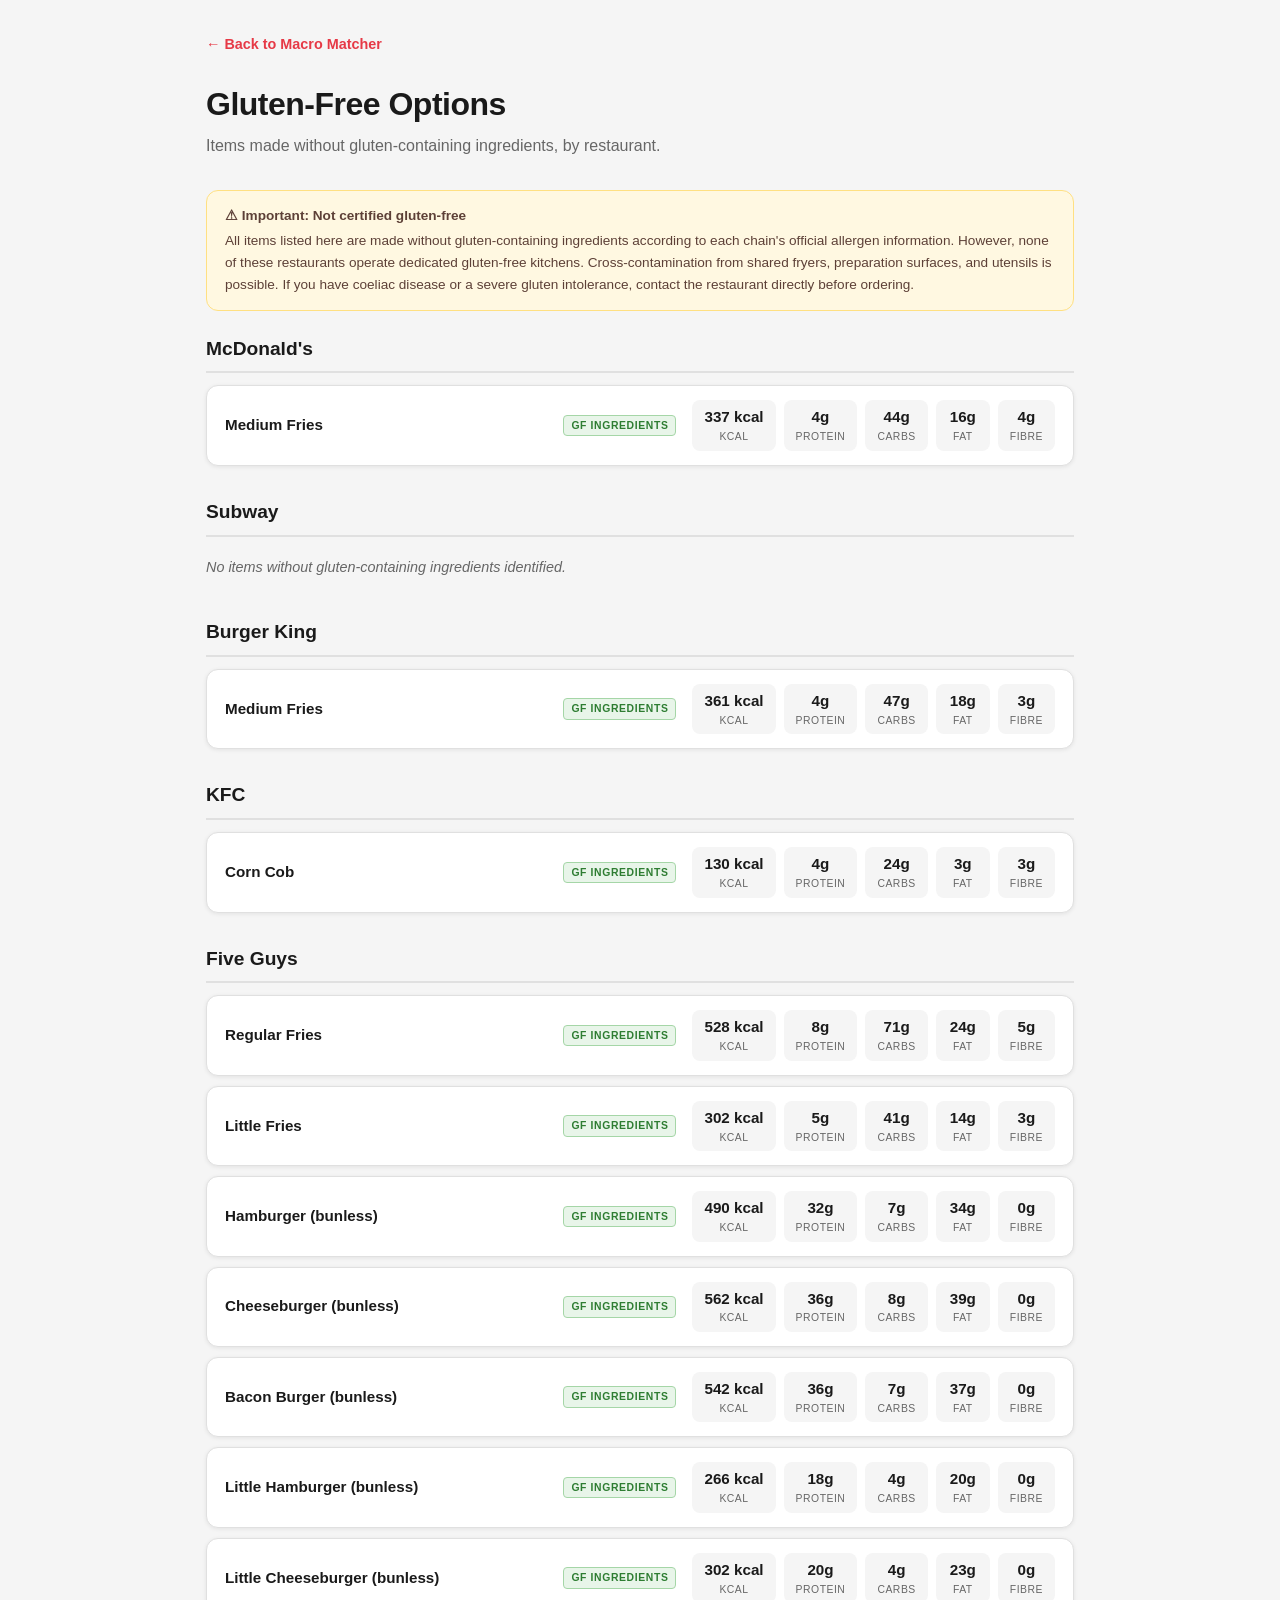
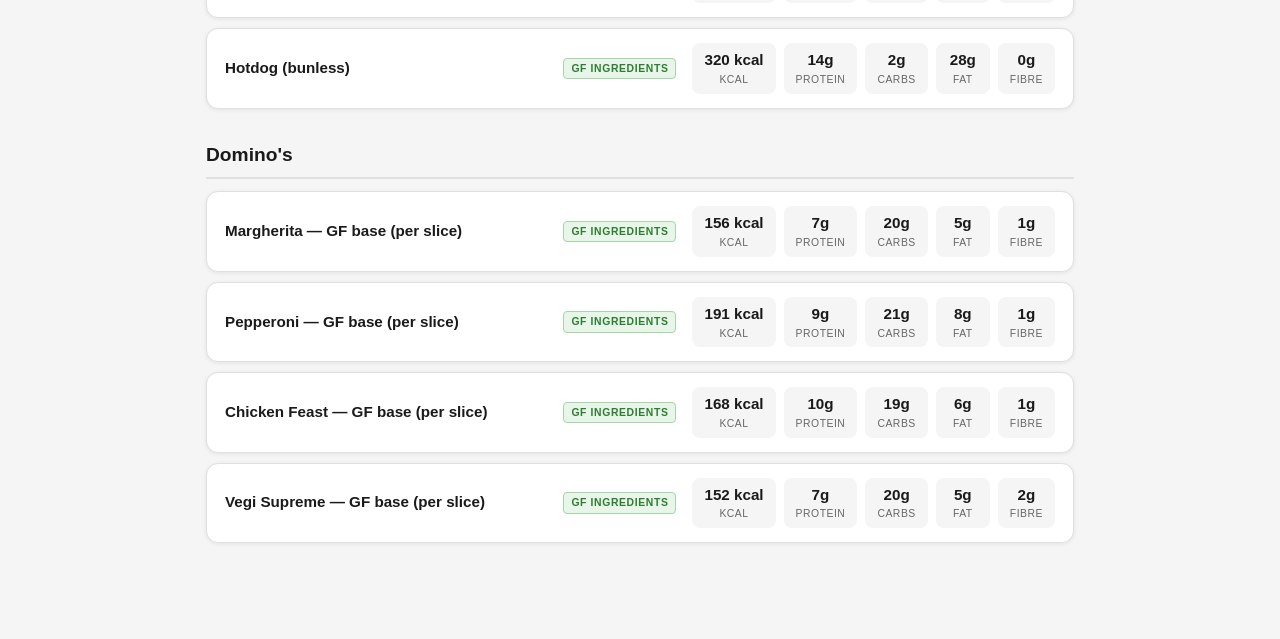
==== gluten-free.html @ ebc7b1a8 "[Feature] Gluten-free page, GF data, nav link, default toggle to Max - Add glutenFree field to all i" ====
<!DOCTYPE html>
<html lang="en">
<head>
    <meta charset="UTF-8">
    <meta name="viewport" content="width=device-width, initial-scale=1.0">
    <title>Gluten-Free Options — Macro Menu Matcher</title>
    <link rel="stylesheet" href="style.css">
    <style>
        .gf-disclaimer {
            background: #fff8e1;
            border: 1px solid #ffe082;
            border-radius: var(--radius);
            padding: 14px 18px;
            font-size: 0.85rem;
            color: #5d4037;
            margin-bottom: 24px;
            line-height: 1.6;
        }

        .gf-disclaimer strong {
            display: block;
            margin-bottom: 4px;
        }

        .gf-chain-section {
            margin-bottom: 32px;
        }

        .gf-chain-heading {
            font-size: 1.2rem;
            font-weight: 700;
            margin-bottom: 12px;
            padding-bottom: 8px;
            border-bottom: 2px solid var(--border);
        }

        .gf-items {
            display: flex;
            flex-direction: column;
            gap: 10px;
        }

        .gf-item {
            background: var(--surface);
            border: 1px solid var(--border);
            border-radius: var(--radius);
            padding: 14px 18px;
            box-shadow: var(--shadow);
            display: flex;
            align-items: center;
            gap: 16px;
            flex-wrap: wrap;
        }

        .gf-item-name {
            font-weight: 600;
            font-size: 0.95rem;
            flex: 1;
            min-width: 160px;
        }

        .gf-badge {
            font-size: 0.65rem;
            font-weight: 700;
            text-transform: uppercase;
            letter-spacing: 0.06em;
            background: #e8f5e9;
            color: #2e7d32;
            border: 1px solid #a5d6a7;
            border-radius: 4px;
            padding: 2px 7px;
            white-space: nowrap;
        }

        .no-gf {
            color: var(--text-secondary);
            font-style: italic;
            padding: 8px 0;
            font-size: 0.9rem;
        }

        .back-link {
            display: inline-flex;
            align-items: center;
            gap: 6px;
            color: var(--accent);
            text-decoration: none;
            font-weight: 600;
            font-size: 0.9rem;
            margin-bottom: 24px;
        }

        .back-link:hover {
            text-decoration: underline;
        }
    </style>
</head>
<body>
    <div class="container">
        <a href="index.html" class="back-link">&#8592; Back to Macro Matcher</a>

        <header>
            <h1>Gluten-Free Options</h1>
            <p class="subtitle">Items made without gluten-containing ingredients, by restaurant.</p>
        </header>

        <main>
            <div class="gf-disclaimer">
                <strong>⚠ Important: Not certified gluten-free</strong>
                All items listed here are made without gluten-containing ingredients according to each chain's official allergen information. However, none of these restaurants operate dedicated gluten-free kitchens. Cross-contamination from shared fryers, preparation surfaces, and utensils is possible. If you have coeliac disease or a severe gluten intolerance, contact the restaurant directly before ordering.
            </div>

            <div id="gf-content">
                <!-- populated by gluten-free.js -->
            </div>
        </main>
    </div>

    <script src="data.js"></script>
    <script src="gluten-free.js"></script>
</body>
</html>
---- style.css ----
*, *::before, *::after {
    box-sizing: border-box;
    margin: 0;
    padding: 0;
}

:root {
    --bg: #f5f5f5;
    --surface: #ffffff;
    --border: #e0e0e0;
    --text: #1a1a1a;
    --text-secondary: #666666;
    --accent: #e63946;
    --accent-hover: #c1121f;
    --radius: 12px;
    --shadow: 0 1px 4px rgba(0,0,0,0.08);
}

body {
    font-family: -apple-system, BlinkMacSystemFont, "Segoe UI", Roboto, sans-serif;
    background: var(--bg);
    color: var(--text);
    line-height: 1.5;
    min-height: 100vh;
}

.container {
    max-width: 900px;
    margin: 0 auto;
    padding: 32px 16px 64px;
}

header {
    margin-bottom: 32px;
}

header h1 {
    font-size: 2rem;
    font-weight: 700;
    letter-spacing: -0.5px;
}

.subtitle {
    color: var(--text-secondary);
    margin-top: 6px;
}

.gf-link {
    display: inline-block;
    margin-top: 8px;
    font-size: 0.875rem;
    font-weight: 600;
    color: var(--accent);
    text-decoration: none;
}

.gf-link:hover {
    text-decoration: underline;
}

/* Restaurant filter */

.section-label {
    font-size: 0.75rem;
    font-weight: 700;
    text-transform: uppercase;
    letter-spacing: 0.08em;
    color: var(--text-secondary);
    margin-bottom: 10px;
}

.restaurant-filter {
    background: var(--surface);
    border: 1px solid var(--border);
    border-radius: var(--radius);
    padding: 16px 20px;
    box-shadow: var(--shadow);
    margin-bottom: 16px;
}

#chain-checkboxes {
    display: flex;
    flex-wrap: wrap;
    gap: 8px;
}

.chain-checkbox-label {
    display: flex;
    align-items: center;
    gap: 7px;
    padding: 6px 14px;
    border: 1px solid var(--border);
    border-radius: 20px;
    cursor: pointer;
    font-size: 0.9rem;
    font-weight: 500;
    color: var(--text);
    background: var(--bg);
    user-select: none;
    transition: border-color 0.15s, background 0.15s;
}

.chain-checkbox-label:hover {
    border-color: var(--accent);
}

.chain-checkbox-label input[type="checkbox"] {
    display: none;
}

.chain-checkbox-label.checked {
    background: #ffeaec;
    border-color: var(--accent);
    color: var(--accent);
}

/* Filter grid */

.filters-grid {
    display: grid;
    grid-template-columns: repeat(auto-fill, minmax(240px, 1fr));
    gap: 16px;
}

.filter-card {
    background: var(--surface);
    border: 1px solid var(--border);
    border-radius: var(--radius);
    padding: 20px;
    box-shadow: var(--shadow);
}

.filter-card.active {
    border-color: var(--accent);
}

.card-header {
    display: flex;
    align-items: center;
    justify-content: space-between;
    margin-bottom: 16px;
    gap: 8px;
}

.filter-card h2 {
    font-size: 1rem;
    font-weight: 600;
    white-space: nowrap;
}

.filter-card h2 .unit {
    font-weight: 400;
    color: var(--text-secondary);
    font-size: 0.875rem;
}

/* Min/Max toggle */

.mode-toggle {
    display: flex;
    background: var(--bg);
    border: 1px solid var(--border);
    border-radius: 6px;
    padding: 2px;
    flex-shrink: 0;
}

.mode-btn {
    padding: 3px 10px;
    border: none;
    border-radius: 4px;
    font-size: 0.75rem;
    font-weight: 600;
    cursor: pointer;
    background: transparent;
    color: var(--text-secondary);
    transition: background 0.15s, color 0.15s;
}

.mode-btn.active {
    background: var(--accent);
    color: #fff;
}

/* Slider */

.slider-row {
    display: flex;
    align-items: center;
}

.slider {
    flex: 1;
    -webkit-appearance: none;
    appearance: none;
    height: 4px;
    border-radius: 2px;
    background: var(--border);
    outline: none;
    cursor: pointer;
}

.slider::-webkit-slider-thumb {
    -webkit-appearance: none;
    appearance: none;
    width: 22px;
    height: 22px;
    border-radius: 50%;
    background: var(--accent);
    cursor: pointer;
    box-shadow: 0 1px 4px rgba(0,0,0,0.2);
    transition: transform 0.1s;
}

.slider::-webkit-slider-thumb:hover {
    transform: scale(1.15);
}

.slider::-moz-range-thumb {
    width: 22px;
    height: 22px;
    border-radius: 50%;
    background: var(--accent);
    cursor: pointer;
    border: none;
    box-shadow: 0 1px 4px rgba(0,0,0,0.2);
}

/* Value row below the slider */
.slider-value-row {
    display: flex;
    align-items: center;
    justify-content: space-between;
    margin-top: 10px;
}

.slider-min-label,
.slider-max-label {
    font-size: 0.7rem;
    color: var(--border);
    min-width: 24px;
}

.slider-max-label {
    text-align: right;
}

.slider-value {
    font-size: 1.1rem;
    font-weight: 700;
    color: var(--text-secondary);
    text-align: center;
    flex: 1;
    transition: color 0.15s;
}

.filter-card.active .slider-value {
    color: var(--accent);
}

/* Fill the slider track up to the thumb */
.slider.fill-left {
    background: linear-gradient(to right, var(--accent) var(--fill), var(--border) var(--fill));
}

/* Actions */

.actions {
    display: flex;
    gap: 12px;
    margin-top: 24px;
}

button {
    padding: 12px 28px;
    border-radius: 8px;
    font-size: 1rem;
    font-weight: 600;
    cursor: pointer;
    border: none;
    transition: background 0.15s;
}

#search-btn {
    background: var(--accent);
    color: white;
}

#search-btn:hover:not(:disabled) {
    background: var(--accent-hover);
}

#search-btn:disabled {
    background: var(--border);
    color: var(--text-secondary);
    cursor: not-allowed;
}

#clear-btn {
    background: var(--surface);
    color: var(--text-secondary);
    border: 1px solid var(--border);
}

#clear-btn:hover {
    background: var(--bg);
}

/* Results */

#results {
    margin-top: 40px;
}

#results-heading {
    font-size: 1.125rem;
    font-weight: 600;
    margin-bottom: 16px;
    color: var(--text-secondary);
}

#results-list {
    display: flex;
    flex-direction: column;
    gap: 20px;
}

.chain-group h3 {
    font-size: 0.8rem;
    font-weight: 700;
    text-transform: uppercase;
    letter-spacing: 0.08em;
    color: var(--text-secondary);
    margin-bottom: 8px;
}

.chain-items {
    display: flex;
    flex-direction: column;
    gap: 8px;
}

.result-item {
    background: var(--surface);
    border: 1px solid var(--border);
    border-radius: var(--radius);
    padding: 16px 20px;
    box-shadow: var(--shadow);
}

.result-item .item-name {
    font-weight: 600;
    font-size: 1rem;
    margin-bottom: 10px;
}

.macros {
    display: flex;
    flex-wrap: wrap;
    gap: 8px;
}

.macro-pill {
    display: flex;
    flex-direction: column;
    align-items: center;
    background: var(--bg);
    border-radius: 8px;
    padding: 6px 12px;
    min-width: 54px;
}

.macro-pill .value {
    font-weight: 700;
    font-size: 0.95rem;
}

.macro-pill .label {
    font-size: 0.65rem;
    color: var(--text-secondary);
    text-transform: uppercase;
    letter-spacing: 0.05em;
}

.macro-pill.highlighted {
    background: #ffeaec;
}

.macro-pill.highlighted .value {
    color: var(--accent);
}

.no-results {
    color: var(--text-secondary);
    padding: 24px 0;
}

@media (max-width: 480px) {
    header h1 { font-size: 1.5rem; }
    .actions { flex-direction: column; }
    button { width: 100%; }
}
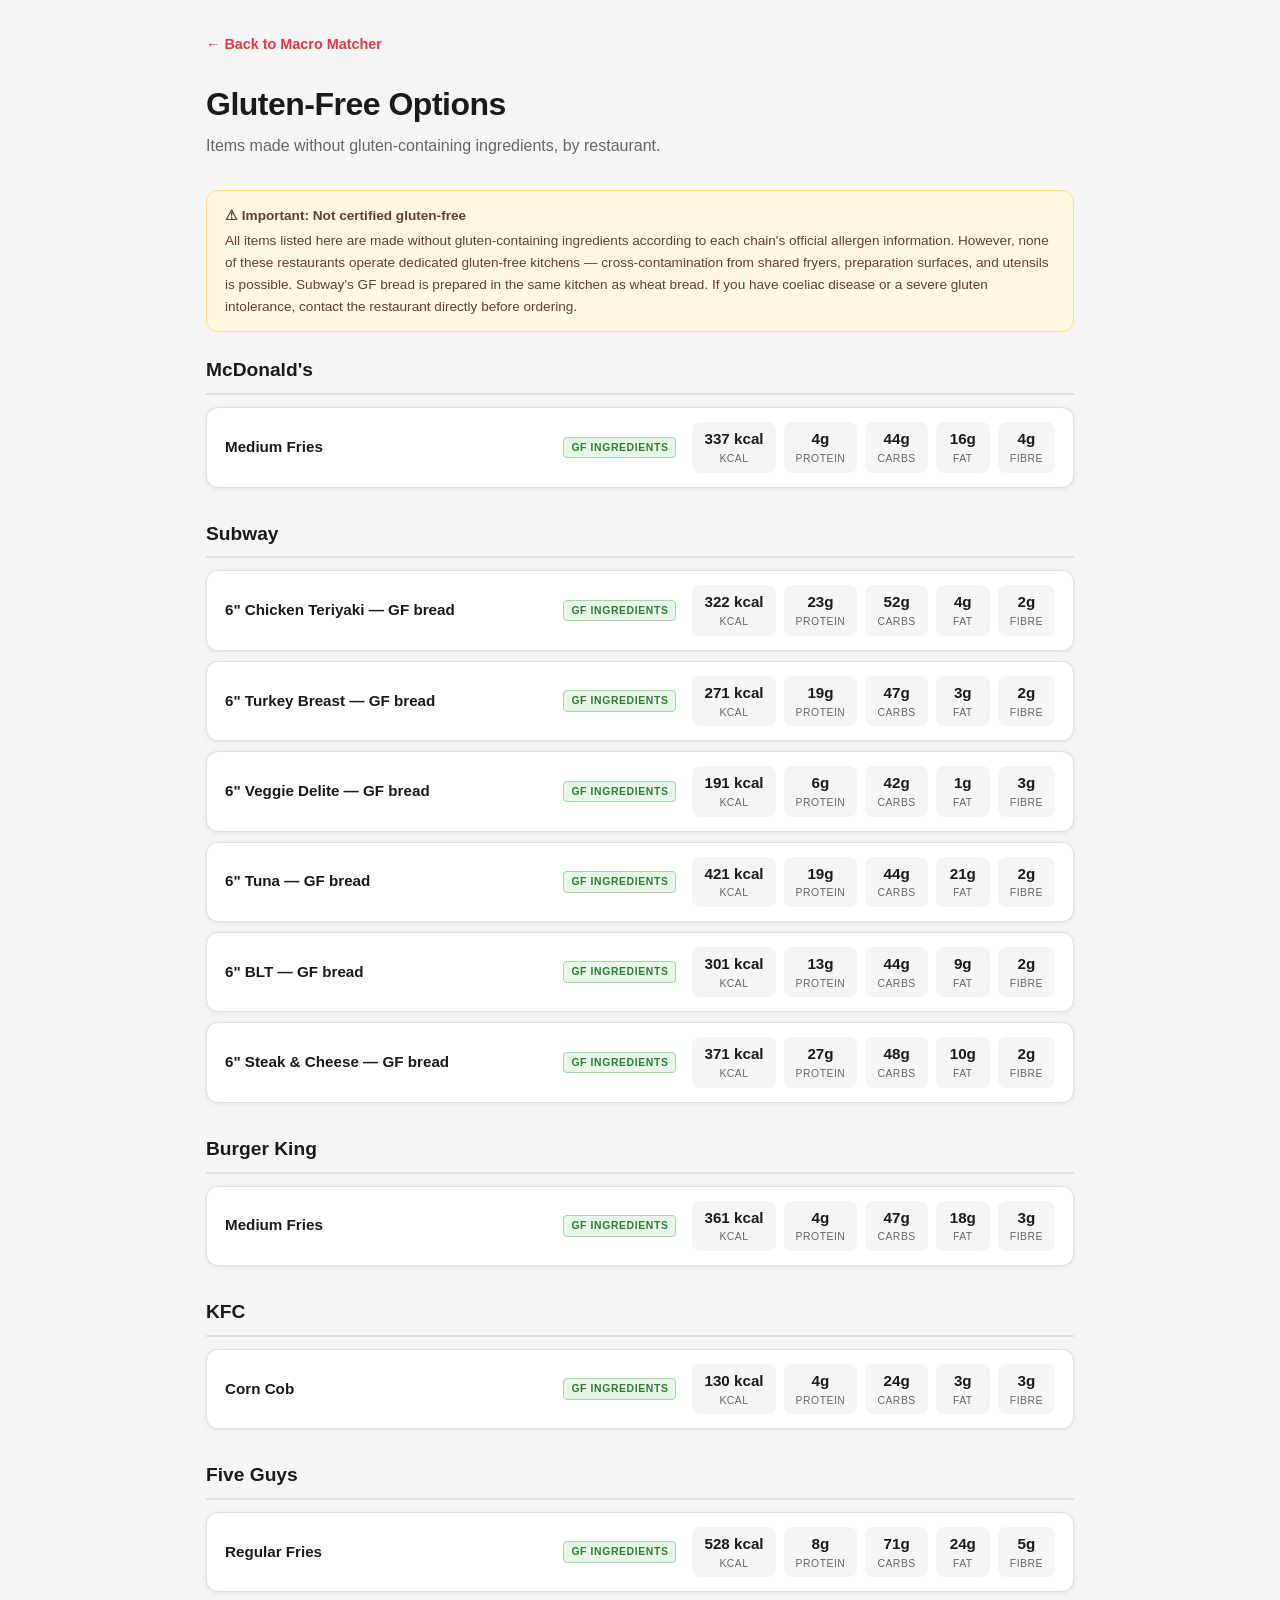
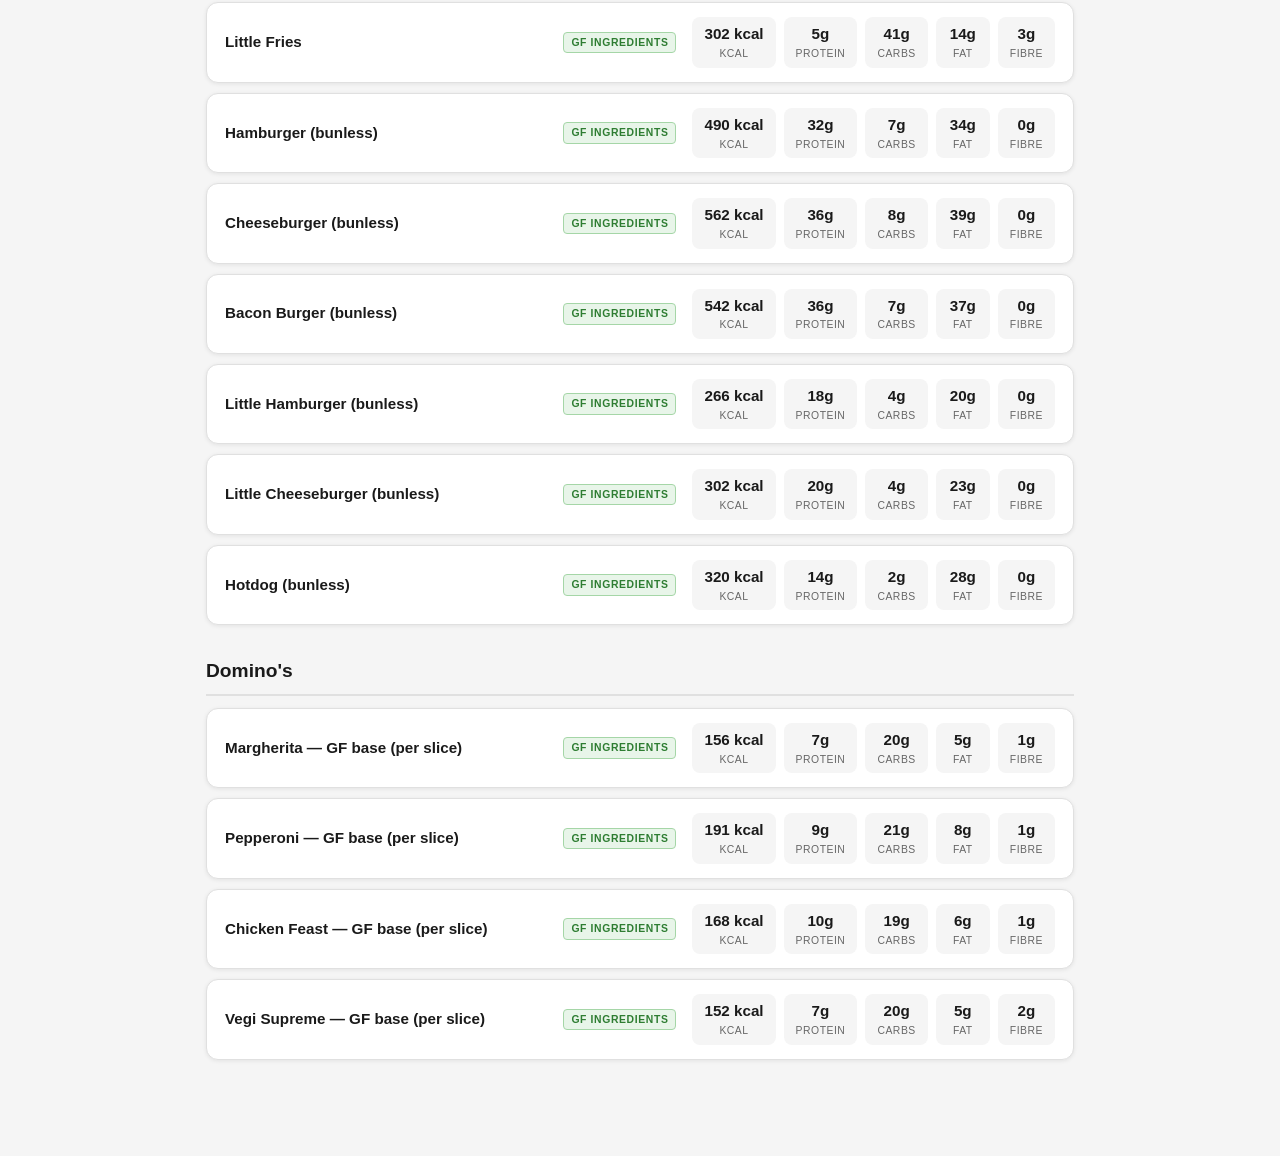
==== commit 347bbc04: "[Data] Add Subway GF bread options, fix incorrect no-GF note Subway Ireland does offer GF bread. Add" ====
--- a/gluten-free.html
+++ b/gluten-free.html
@@ -107,7 +107,7 @@
         <main>
             <div class="gf-disclaimer">
                 <strong>⚠ Important: Not certified gluten-free</strong>
-                All items listed here are made without gluten-containing ingredients according to each chain's official allergen information. However, none of these restaurants operate dedicated gluten-free kitchens. Cross-contamination from shared fryers, preparation surfaces, and utensils is possible. If you have coeliac disease or a severe gluten intolerance, contact the restaurant directly before ordering.
+                All items listed here are made without gluten-containing ingredients according to each chain's official allergen information. However, none of these restaurants operate dedicated gluten-free kitchens — cross-contamination from shared fryers, preparation surfaces, and utensils is possible. Subway's GF bread is prepared in the same kitchen as wheat bread. If you have coeliac disease or a severe gluten intolerance, contact the restaurant directly before ordering.
             </div>
 
             <div id="gf-content">
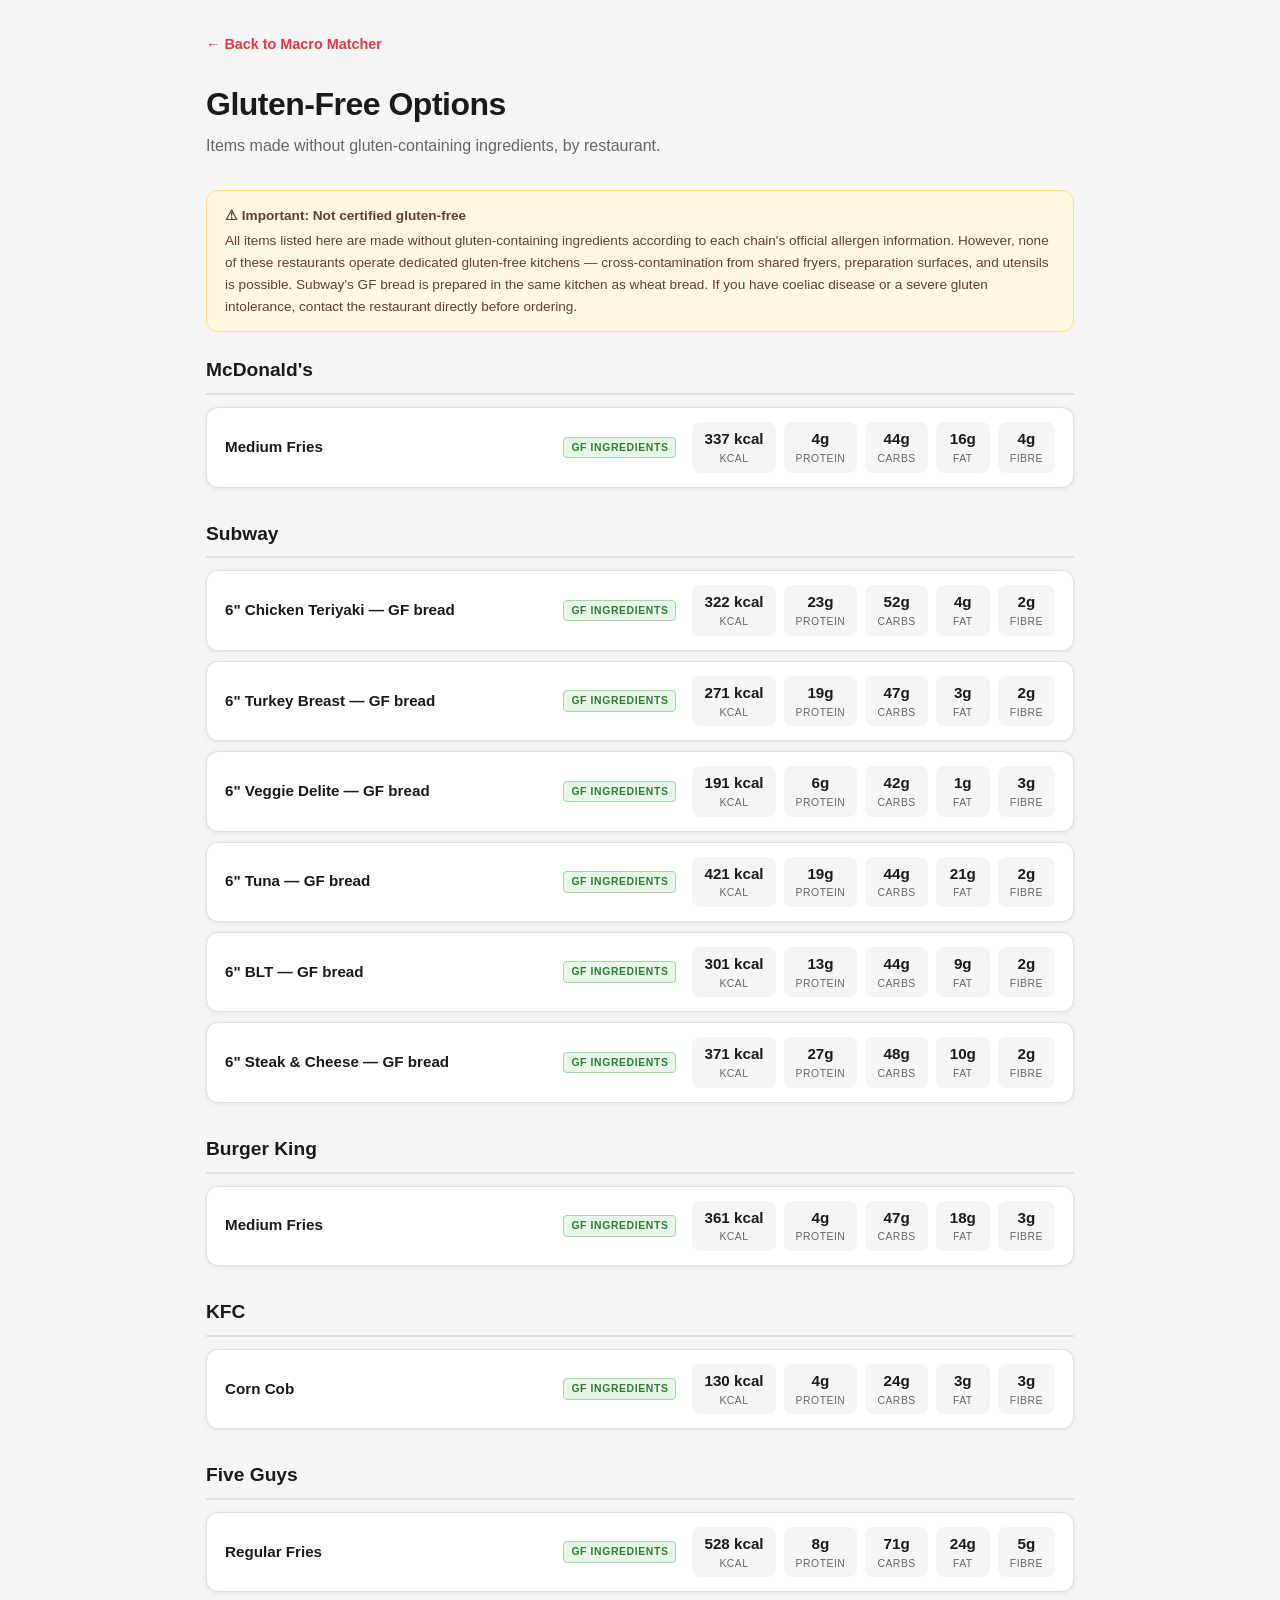
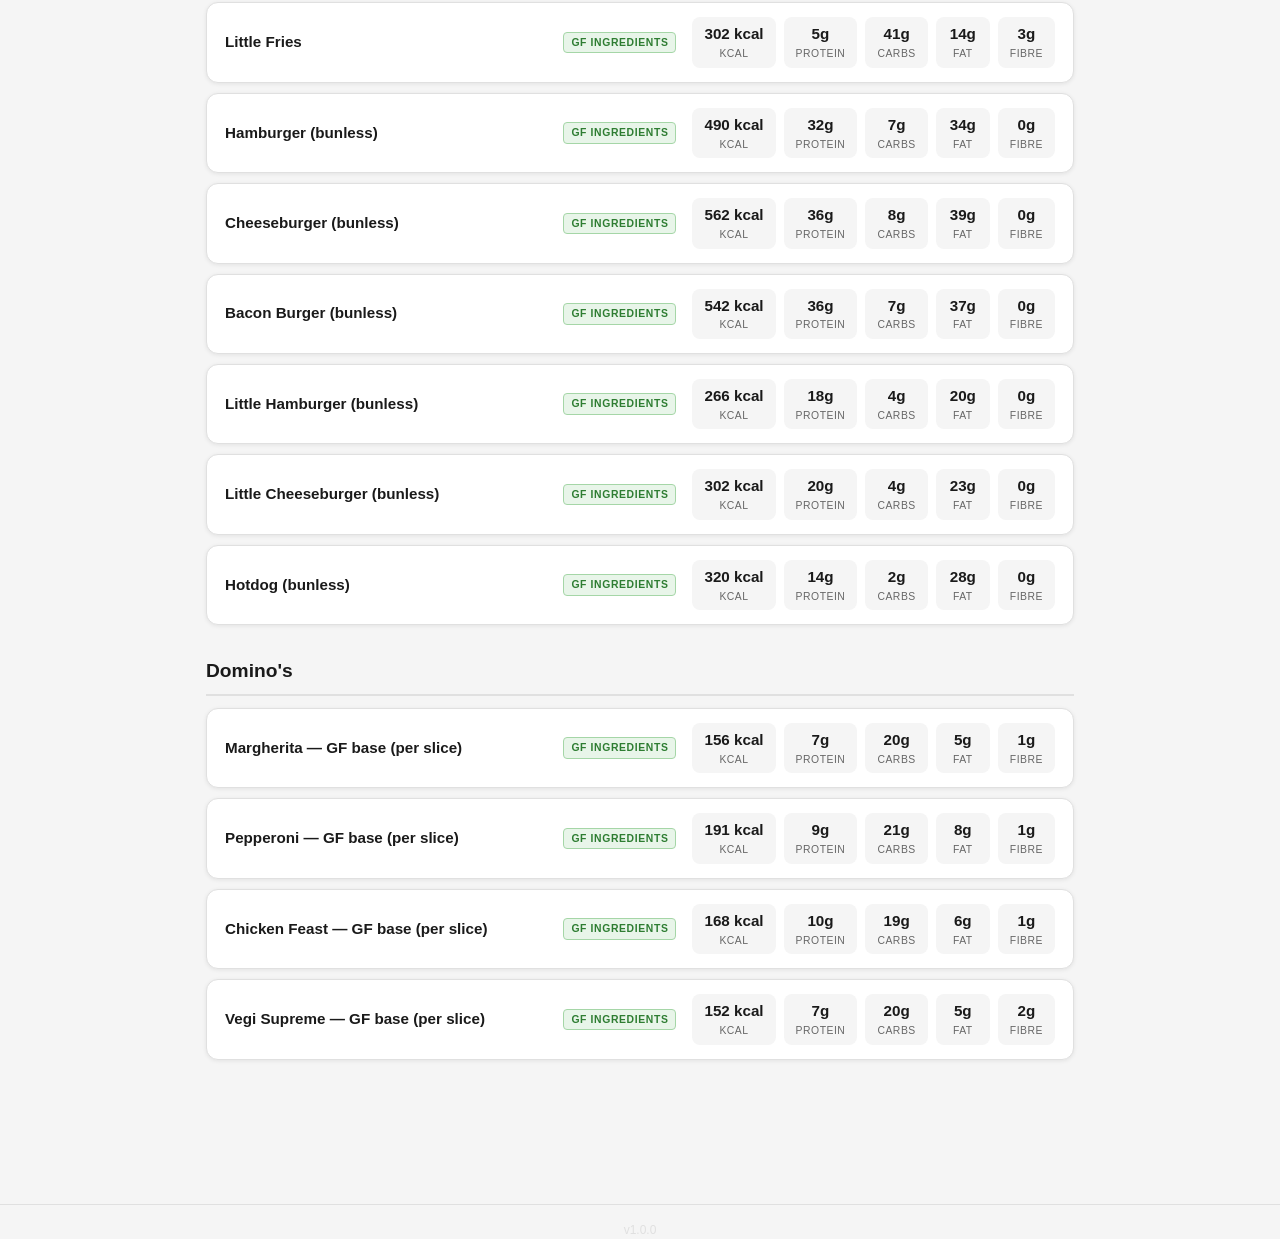
==== commit 7caf5248: "[Feature] Add version footer — v1.0.0 Version displayed at the bottom of all pages from version.js. " ====
--- a/gluten-free.html
+++ b/gluten-free.html
@@ -116,7 +116,13 @@
         </main>
     </div>
 
+    <footer class="site-footer">
+        <span id="version-label"></span>
+    </footer>
+
+    <script src="version.js"></script>
     <script src="data.js"></script>
     <script src="gluten-free.js"></script>
+    <script>document.getElementById('version-label').textContent = 'v' + VERSION;</script>
 </body>
 </html>
--- a/style.css
+++ b/style.css
@@ -395,6 +395,17 @@
     padding: 24px 0;
 }
 
+/* Footer */
+
+.site-footer {
+    margin-top: 48px;
+    padding-top: 16px;
+    border-top: 1px solid var(--border);
+    text-align: center;
+    font-size: 0.75rem;
+    color: var(--border);
+}
+
 @media (max-width: 480px) {
     header h1 { font-size: 1.5rem; }
     .actions { flex-direction: column; }
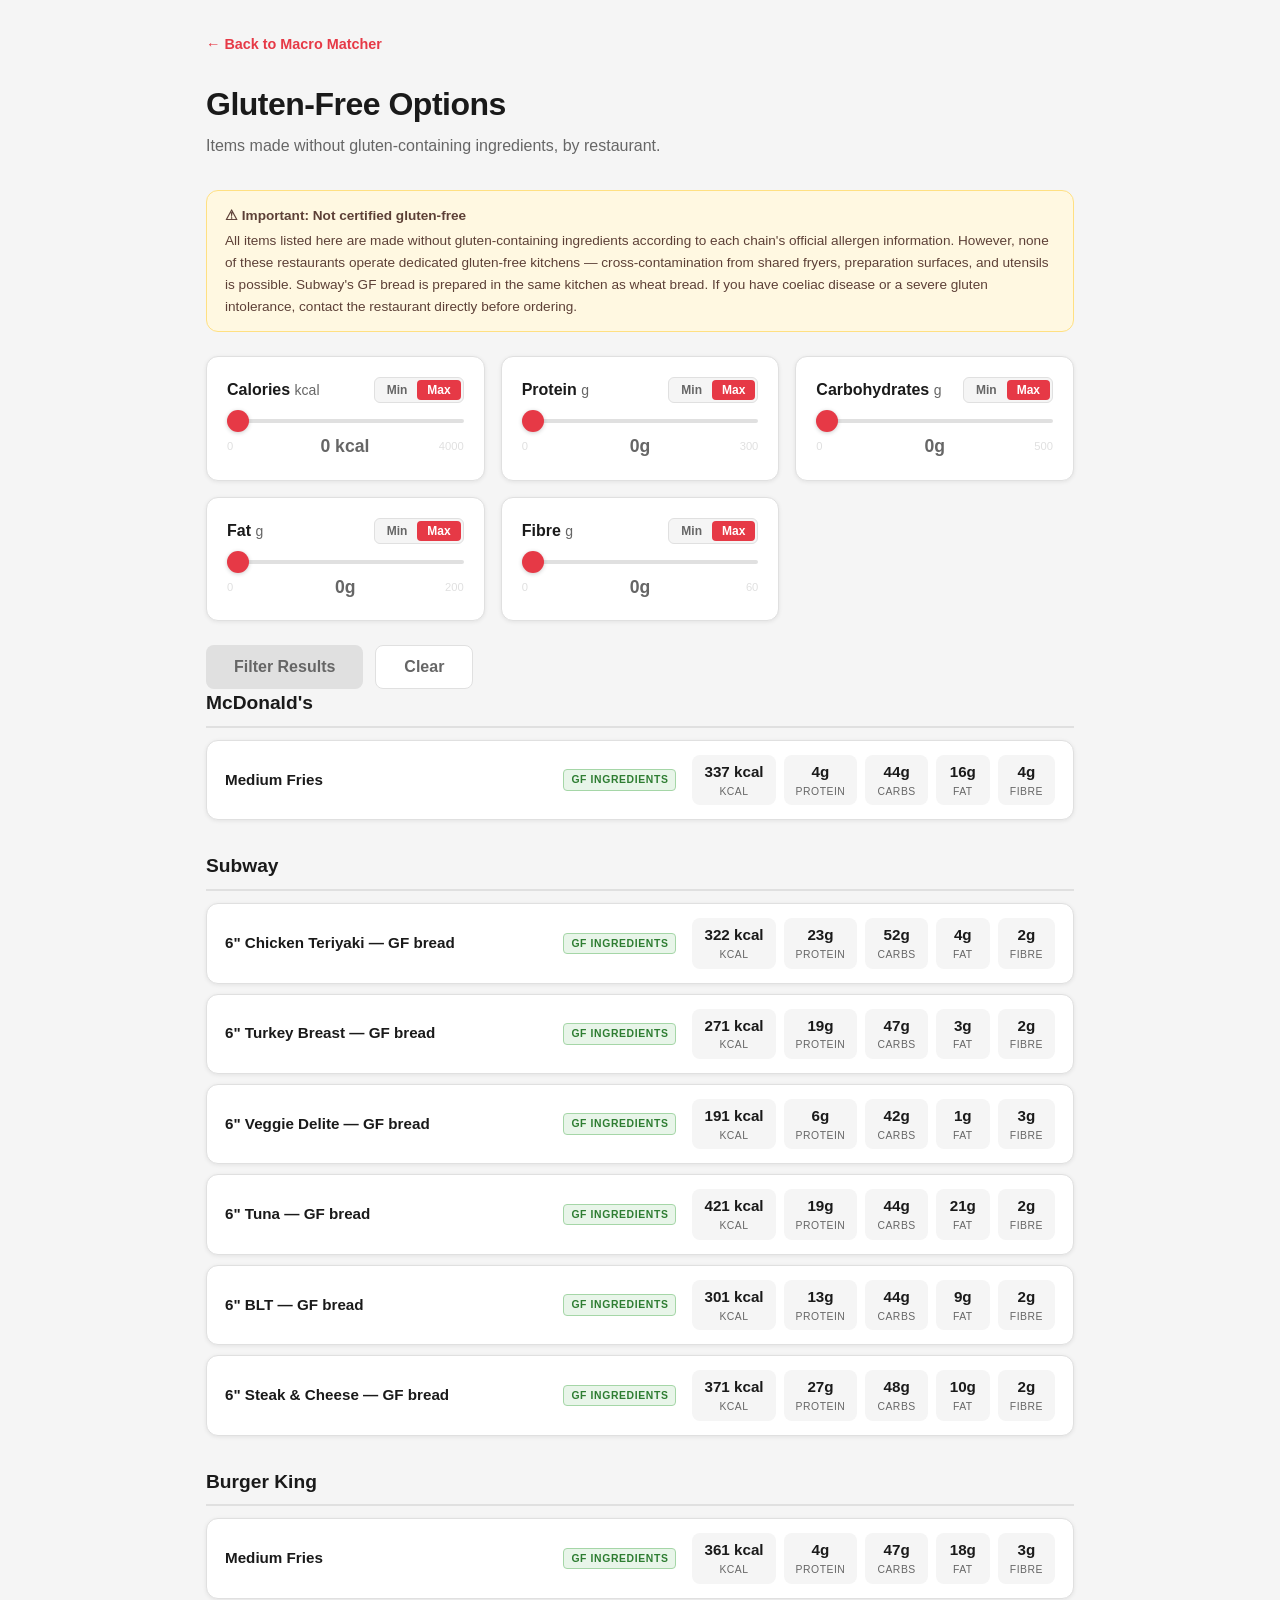
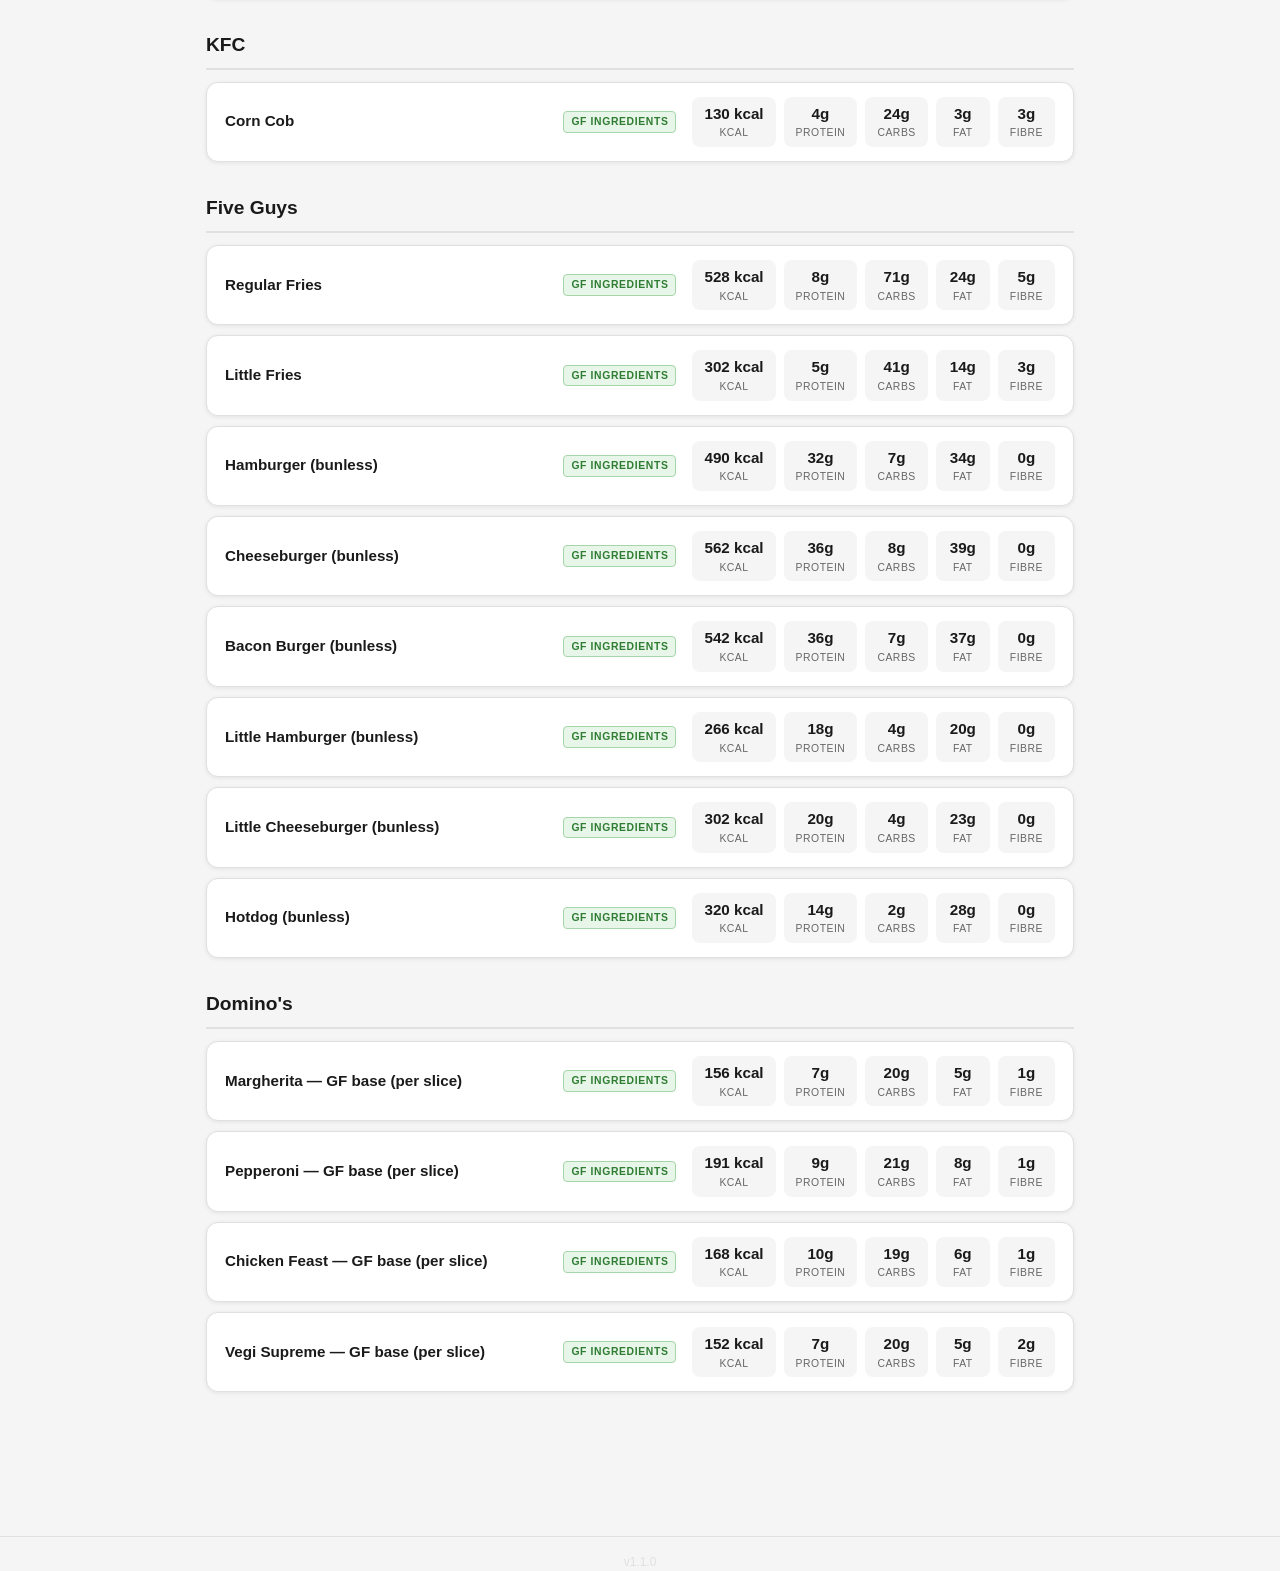
==== commit 7f40f473: "[Feature] Add macro filters to gluten-free page — v1.1.0 Extract shared filter logic into filters.js" ====
--- a/gluten-free.html
+++ b/gluten-free.html
@@ -110,6 +110,107 @@
                 All items listed here are made without gluten-containing ingredients according to each chain's official allergen information. However, none of these restaurants operate dedicated gluten-free kitchens — cross-contamination from shared fryers, preparation surfaces, and utensils is possible. Subway's GF bread is prepared in the same kitchen as wheat bread. If you have coeliac disease or a severe gluten intolerance, contact the restaurant directly before ordering.
             </div>
 
+            <form id="macro-form">
+                <div class="filters-grid">
+
+                    <div class="filter-card" data-macro="kcal">
+                        <div class="card-header">
+                            <h2>Calories <span class="unit">kcal</span></h2>
+                            <div class="mode-toggle">
+                                <button type="button" class="mode-btn" data-mode="min">Min</button>
+                                <button type="button" class="mode-btn active" data-mode="max">Max</button>
+                            </div>
+                        </div>
+                        <div class="slider-row">
+                            <input type="range" class="slider" min="0" max="4000" step="50" value="0">
+                        </div>
+                        <div class="slider-value-row">
+                            <span class="slider-min-label">0</span>
+                            <span class="slider-value">0 kcal</span>
+                            <span class="slider-max-label">4000</span>
+                        </div>
+                    </div>
+
+                    <div class="filter-card" data-macro="protein">
+                        <div class="card-header">
+                            <h2>Protein <span class="unit">g</span></h2>
+                            <div class="mode-toggle">
+                                <button type="button" class="mode-btn" data-mode="min">Min</button>
+                                <button type="button" class="mode-btn active" data-mode="max">Max</button>
+                            </div>
+                        </div>
+                        <div class="slider-row">
+                            <input type="range" class="slider" min="0" max="300" step="5" value="0">
+                        </div>
+                        <div class="slider-value-row">
+                            <span class="slider-min-label">0</span>
+                            <span class="slider-value">0g</span>
+                            <span class="slider-max-label">300</span>
+                        </div>
+                    </div>
+
+                    <div class="filter-card" data-macro="carbs">
+                        <div class="card-header">
+                            <h2>Carbohydrates <span class="unit">g</span></h2>
+                            <div class="mode-toggle">
+                                <button type="button" class="mode-btn" data-mode="min">Min</button>
+                                <button type="button" class="mode-btn active" data-mode="max">Max</button>
+                            </div>
+                        </div>
+                        <div class="slider-row">
+                            <input type="range" class="slider" min="0" max="500" step="10" value="0">
+                        </div>
+                        <div class="slider-value-row">
+                            <span class="slider-min-label">0</span>
+                            <span class="slider-value">0g</span>
+                            <span class="slider-max-label">500</span>
+                        </div>
+                    </div>
+
+                    <div class="filter-card" data-macro="fat">
+                        <div class="card-header">
+                            <h2>Fat <span class="unit">g</span></h2>
+                            <div class="mode-toggle">
+                                <button type="button" class="mode-btn" data-mode="min">Min</button>
+                                <button type="button" class="mode-btn active" data-mode="max">Max</button>
+                            </div>
+                        </div>
+                        <div class="slider-row">
+                            <input type="range" class="slider" min="0" max="200" step="5" value="0">
+                        </div>
+                        <div class="slider-value-row">
+                            <span class="slider-min-label">0</span>
+                            <span class="slider-value">0g</span>
+                            <span class="slider-max-label">200</span>
+                        </div>
+                    </div>
+
+                    <div class="filter-card" data-macro="fibre">
+                        <div class="card-header">
+                            <h2>Fibre <span class="unit">g</span></h2>
+                            <div class="mode-toggle">
+                                <button type="button" class="mode-btn" data-mode="min">Min</button>
+                                <button type="button" class="mode-btn active" data-mode="max">Max</button>
+                            </div>
+                        </div>
+                        <div class="slider-row">
+                            <input type="range" class="slider" min="0" max="60" step="1" value="0">
+                        </div>
+                        <div class="slider-value-row">
+                            <span class="slider-min-label">0</span>
+                            <span class="slider-value">0g</span>
+                            <span class="slider-max-label">60</span>
+                        </div>
+                    </div>
+
+                </div>
+
+                <div class="actions">
+                    <button type="submit" id="search-btn" disabled>Filter Results</button>
+                    <button type="button" id="clear-btn">Clear</button>
+                </div>
+            </form>
+
             <div id="gf-content">
                 <!-- populated by gluten-free.js -->
             </div>
@@ -122,6 +223,7 @@
 
     <script src="version.js"></script>
     <script src="data.js"></script>
+    <script src="filters.js"></script>
     <script src="gluten-free.js"></script>
     <script>document.getElementById('version-label').textContent = 'v' + VERSION;</script>
 </body>
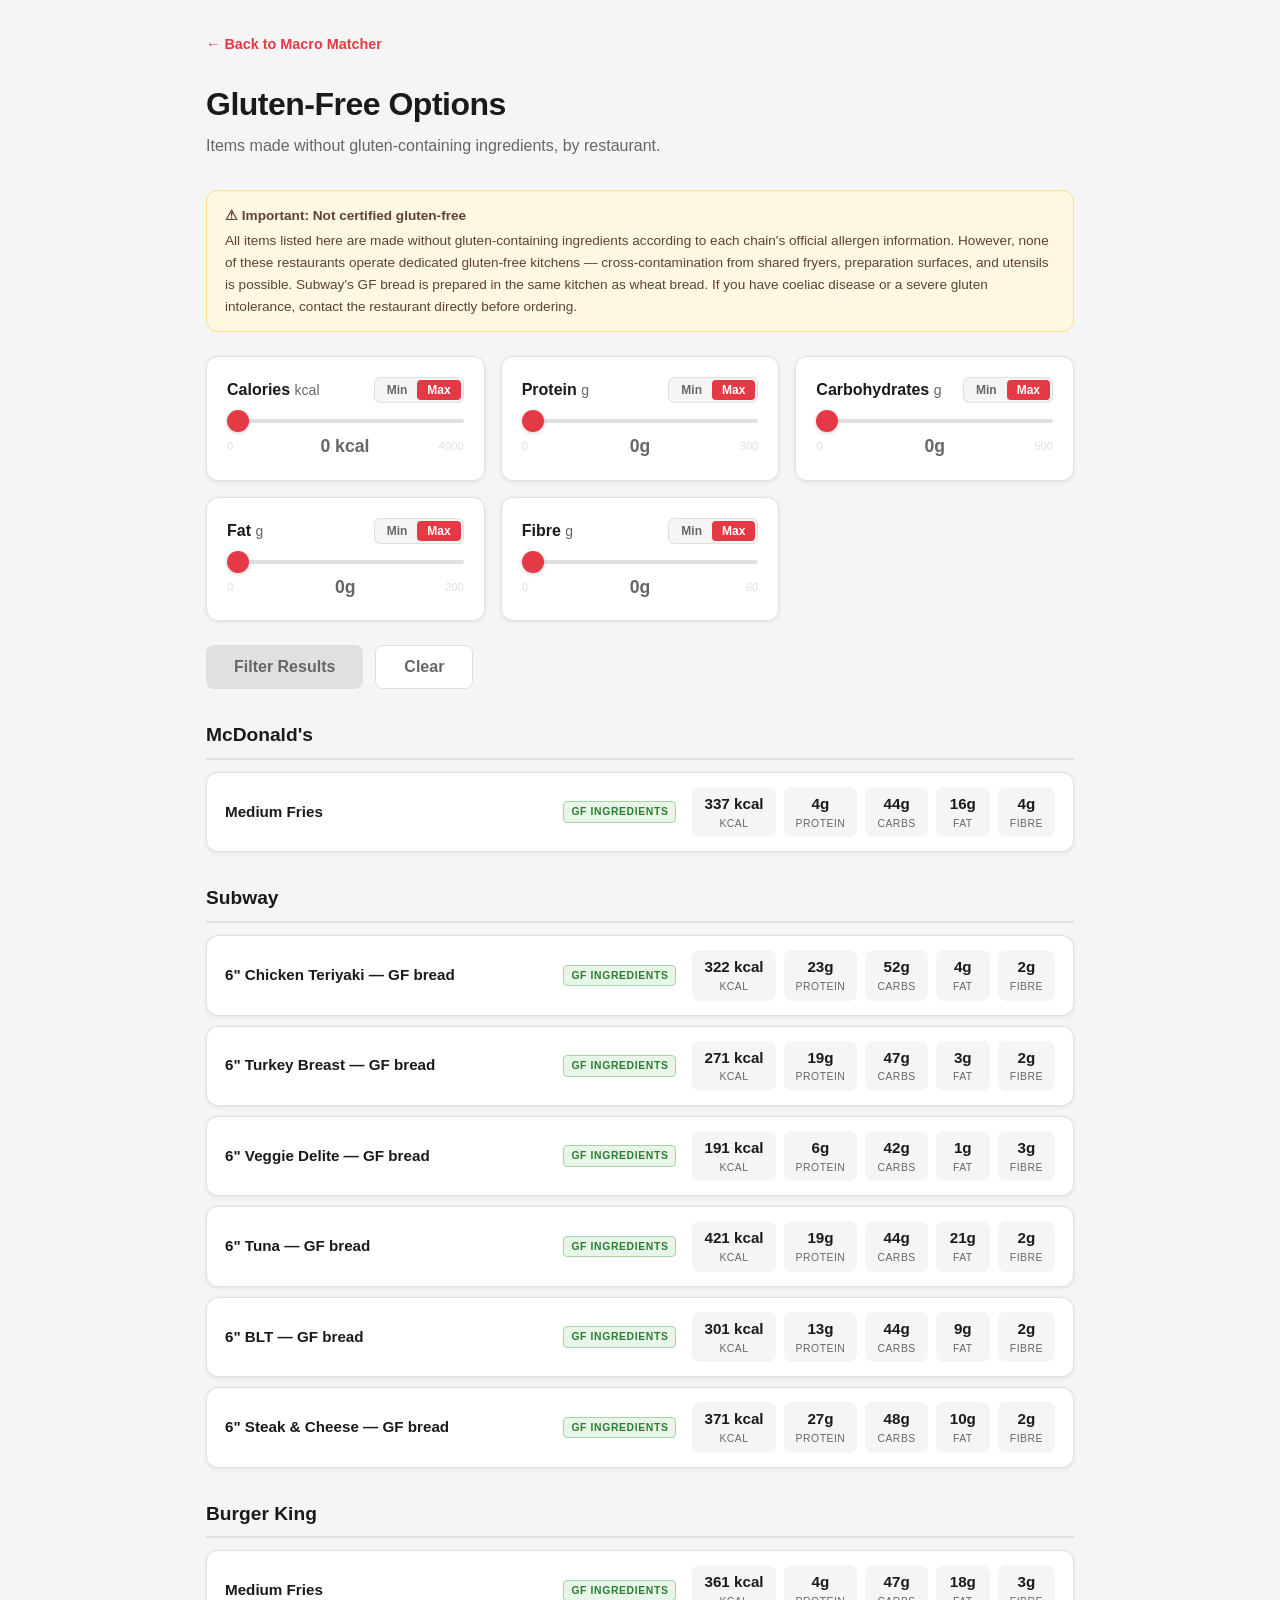
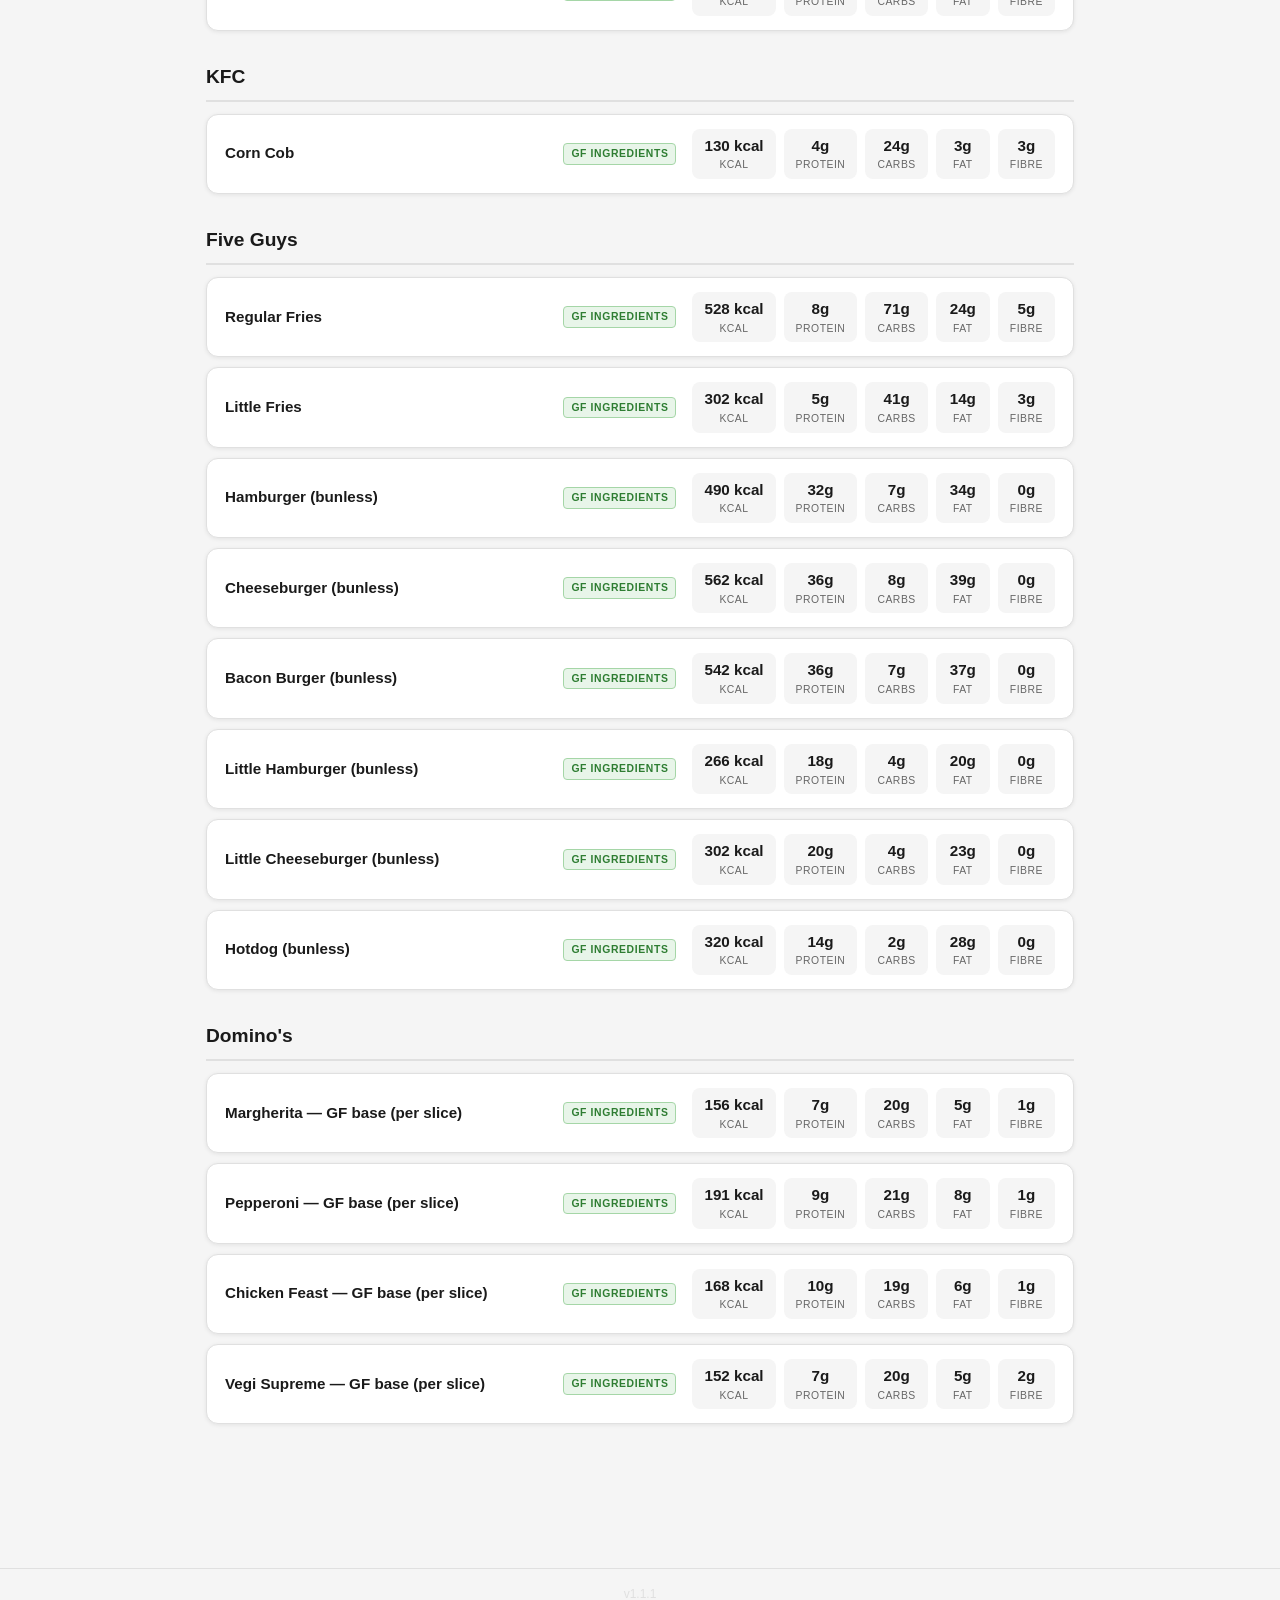
==== commit 6fb9b1c8: "[Fix] Add spacing between filters and results on GF page — v1.1.1 Co-Authored-By: Claude Sonnet 4.6 " ====
--- a/gluten-free.html
+++ b/gluten-free.html
@@ -211,7 +211,7 @@
                 </div>
             </form>
 
-            <div id="gf-content">
+            <div id="gf-content" style="margin-top: 32px;">
                 <!-- populated by gluten-free.js -->
             </div>
         </main>
